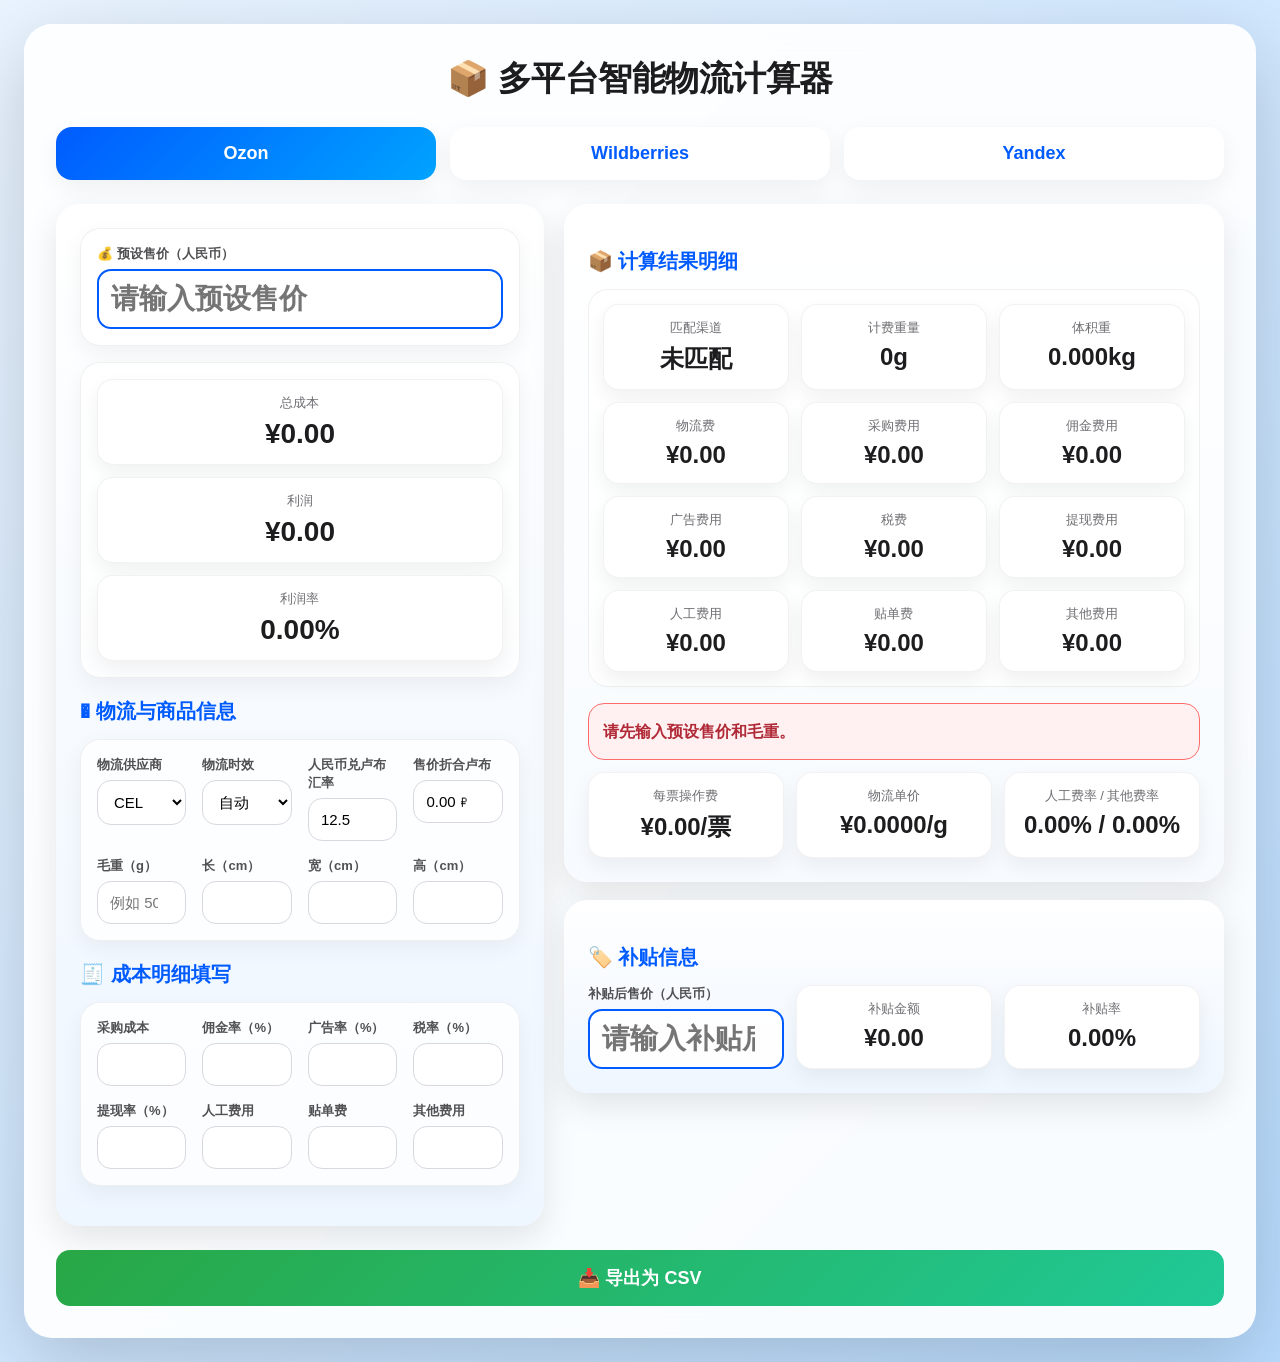
==== 多平台智能物流计算器.html @ 86493e05 "发布多平台智能物流计算器" ====
<!DOCTYPE html>
<html lang="zh-CN">
<head>
<meta charset="UTF-8">
<meta name="viewport" content="width=device-width, initial-scale=1.0">
<title>多平台智能物流计算器</title>
<style>
*{box-sizing:border-box;margin:0;padding:0}
body{font-family:-apple-system,BlinkMacSystemFont,"Segoe UI","Microsoft YaHei",Arial,sans-serif;background:linear-gradient(135deg,var(--bg1),var(--bg2));padding:24px;min-height:100vh;color:#1d1d1f;transition:.25s}
body.theme-ozon{--bg1:#eaf4ff;--bg2:#b8dcff;--brand:#005bff;--brand2:#00a3ff;--soft:#eef6ff;--panel:#f7fbff}
body.theme-wildberries{--bg1:#fff0fb;--bg2:#e8c3ff;--brand:#a000b8;--brand2:#d946ef;--soft:#fbecff;--panel:#fff8ff}
body.theme-yandex{--bg1:#fff8d7;--bg2:#ffd3d3;--brand:#fc3f1d;--brand2:#ffcc00;--soft:#fff6df;--panel:#fffdf5}
.container{max-width:1500px;margin:auto;background:rgba(255,255,255,.9);backdrop-filter:blur(18px);border-radius:28px;padding:32px;box-shadow:0 24px 80px rgba(0,0,0,.18)}
h1{text-align:center;margin-bottom:25px;font-size:34px;letter-spacing:-.5px}
.tabs{display:grid;grid-template-columns:repeat(3,1fr);gap:14px;margin-bottom:24px}
.tab{border:0;border-radius:16px;padding:16px;font-size:18px;font-weight:800;background:white;color:var(--brand);cursor:pointer;box-shadow:0 8px 24px rgba(0,0,0,.06)}
.tab.active{background:linear-gradient(135deg,var(--brand),var(--brand2));color:white}
.top{display:grid;grid-template-columns:0.85fr 1.15fr;gap:20px;margin-bottom:24px}
.summary,.fee-panel,.subsidy-panel{border-radius:24px;padding:24px;color:#1d1d1f;box-shadow:0 12px 34px rgba(0,0,0,.1)}
.summary{background:linear-gradient(180deg,#fff,var(--soft))}
.fee-panel{background:linear-gradient(180deg,#fff,var(--panel))}
.subsidy-panel{background:linear-gradient(180deg,#fff,var(--soft));margin-top:18px}
.summary>.big,.summary>.metrics,.summary>.grid{background:rgba(255,255,255,.78);border:1px solid rgba(0,0,0,.06);border-radius:20px;padding:16px;margin-bottom:16px;box-shadow:0 8px 22px rgba(0,0,0,.05)}
.fee-panel .fee-metrics:nth-of-type(2){background:rgba(255,255,255,.72);border-radius:20px;padding:14px;border:1px solid rgba(0,0,0,.06)}
label{display:block;font-weight:700;margin-bottom:6px}
.top label{color:#515154;font-size:13px}
input,select{width:100%;padding:12px;border:1px solid #d8d8df;border-radius:14px;font-size:15px;background:rgba(255,255,255,.92)}
input:focus,select:focus{outline:none;border-color:var(--brand);box-shadow:0 0 0 4px color-mix(in srgb,var(--brand) 15%,transparent)}
.big input{font-size:28px;font-weight:800;border:2px solid var(--brand)}
.metrics{display:grid;grid-template-columns:1fr;gap:12px;margin-top:16px}
.fee-metrics{display:grid;grid-template-columns:repeat(3,1fr);gap:12px}
.subsidy-metrics{display:grid;grid-template-columns:repeat(3,1fr);gap:12px}
.metric{background:white;border-radius:16px;padding:14px;text-align:center;box-shadow:0 8px 20px rgba(0,0,0,.06);border:1px solid rgba(0,0,0,.05)}
.metric .name{font-size:13px;color:#6e6e73;margin-bottom:6px}
.metric .num{font-size:24px;font-weight:900}
.summary .metric .num{font-size:28px}
.section{background:#f8f9fa;border-radius:16px;padding:22px;margin-bottom:22px}
.title{font-size:20px;font-weight:900;margin:20px 0 14px;color:var(--brand)}
.grid{display:grid;grid-template-columns:repeat(4,1fr);gap:16px}
.cards{display:grid;grid-template-columns:repeat(4,1fr);gap:16px}
.card{background:white;border-radius:14px;padding:18px;border-left:6px solid #667eea;box-shadow:0 6px 16px rgba(0,0,0,.08)}
.green{border-left-color:#28a745}.blue{border-left-color:#0d6efd}.yellow{border-left-color:#ffc107}.orange{border-left-color:#fd7e14}.purple{border-left-color:#764ba2}.red{border-left-color:#dc3545}
.card .name{color:#666;font-size:14px;margin-bottom:8px}.card .num{font-size:24px;font-weight:900}
.notice{background:#fff;border:1px solid color-mix(in srgb,var(--brand) 25%,#ddd);color:#333;border-radius:16px;padding:14px;margin-top:16px;line-height:1.7}
.notice.danger{background:#fff1f1;border-color:#ff6b6b;color:#b02a37;font-weight:800}
.throw-tip{display:none;background:#ffe8e8;border:2px solid #ff6b6b;color:#b02a37;border-radius:12px;padding:14px;margin-top:12px;font-weight:800;line-height:1.7}
.export{width:100%;padding:16px;border:0;border-radius:14px;background:linear-gradient(135deg,#28a745,#20c997);color:white;font-size:18px;font-weight:900;cursor:pointer}
.export:hover,.tab:hover{transform:translateY(-1px);filter:brightness(1.02)}
@media(max-width:1000px){.tabs,.top,.grid,.cards,.fee-metrics,.subsidy-metrics{grid-template-columns:1fr}}
</style>
</head>
<body class="theme-ozon">
<div class="container">
<h1>📦 多平台智能物流计算器</h1>
<div class="tabs"><button class="tab active" data-platform="Ozon">Ozon</button><button class="tab" data-platform="Wildberries">Wildberries</button><button class="tab" data-platform="Yandex">Yandex</button></div>
<div class="top">
<div class="summary"><div class="big"><label>💰 预设售价（人民币）</label><input id="salePrice" type="number" step="0.01" placeholder="请输入预设售价"></div><div class="metrics"><div class="metric"><div class="name">总成本</div><div class="num" id="totalCost">¥0.00</div></div><div class="metric"><div class="name">利润</div><div class="num" id="profit">¥0.00</div></div><div class="metric"><div class="name">利润率</div><div class="num" id="profitRate">0.00%</div></div></div><div class="title">� 物流与商品信息</div><div class="grid"><div><label>物流供应商</label><select id="supplier"></select></div><div><label>物流时效</label><select id="service"></select></div><div><label>人民币兑卢布汇率</label><input id="rubRate" type="number" value="12.5" step="0.01"></div><div><label>售价折合卢布</label><input id="rubPrice" readonly></div><div><label>毛重（g）</label><input id="weight" type="number" step="1" placeholder="例如 500"></div><div><label>长（cm）</label><input id="length" type="number" step="0.1"></div><div><label>宽（cm）</label><input id="width" type="number" step="0.1"></div><div><label>高（cm）</label><input id="height" type="number" step="0.1"></div></div><div class="title">🧾 成本明细填写</div><div class="grid"><div><label>采购成本</label><input id="purchaseCost" type="number" step="0.01"></div><div><label>佣金率（%）</label><input id="commissionRate" type="number" step="0.1"></div><div><label>广告率（%）</label><input id="adRate" type="number" step="0.1"></div><div><label>税率（%）</label><input id="taxRate" type="number" step="0.1"></div><div><label>提现率（%）</label><input id="withdrawRate" type="number" step="0.1"></div><div><label>人工费用</label><input id="laborCost" type="number" step="0.01"></div><div><label>贴单费</label><input id="labelFee" type="number" step="0.01"></div><div><label>其他费用</label><input id="otherCostInput" type="number" step="0.01"></div></div></div>
<div><div class="fee-panel"><div class="title">📦 计算结果明细</div><div class="fee-metrics"><div class="metric"><div class="name">匹配渠道</div><div class="num" id="matchedChannel">未匹配</div></div><div class="metric"><div class="name">计费重量</div><div class="num" id="chargeWeight">0g</div></div><div class="metric"><div class="name">体积重</div><div class="num" id="volumeWeightDisplay">0.00kg</div></div><div class="metric"><div class="name">物流费</div><div class="num" id="logisticsCost">¥0.00</div></div><div class="metric"><div class="name">采购费用</div><div class="num" id="purchaseCostDisplay">¥0.00</div></div><div class="metric"><div class="name">佣金费用</div><div class="num" id="commissionCost">¥0.00</div></div><div class="metric"><div class="name">广告费用</div><div class="num" id="adCost">¥0.00</div></div><div class="metric"><div class="name">税费</div><div class="num" id="taxCost">¥0.00</div></div><div class="metric"><div class="name">提现费用</div><div class="num" id="withdrawCost">¥0.00</div></div><div class="metric"><div class="name">人工费用</div><div class="num" id="laborCostDisplay">¥0.00</div></div><div class="metric"><div class="name">贴单费</div><div class="num" id="labelFeeDisplay">¥0.00</div></div><div class="metric"><div class="name">其他费用</div><div class="num" id="otherCostDisplay">¥0.00</div></div></div><div class="notice" id="matchNotice">等待输入商品信息后自动匹配渠道。</div><div class="fee-metrics" style="margin-top:12px"><div class="metric"><div class="name">每票操作费</div><div class="num" id="operationFeeDisplay">¥0.00/票</div></div><div class="metric"><div class="name">物流单价</div><div class="num" id="unitRateDisplay">¥0.0000/g</div></div><div class="metric"><div class="name">人工费率 / 其他费率</div><div class="num"><span id="laborRateDisplay">0.00%</span> / <span id="otherRateDisplay">0.00%</span></div></div></div><div class="throw-tip" id="throwTip"></div></div>
<div class="subsidy-panel"><div class="title">🏷️ 补贴信息</div><div class="subsidy-metrics"><div class="big"><label>补贴后售价（人民币）</label><input id="subsidySalePrice" type="number" step="0.01" placeholder="请输入补贴后售价"></div><div class="metric"><div class="name">补贴金额</div><div class="num" id="subsidyAmountDisplay">¥0.00</div></div><div class="metric"><div class="name">补贴率</div><div class="num" id="subsidyRateDisplay">0.00%</div></div></div></div></div>
</div>
<button class="export" onclick="exportToCSV()">📥 导出为 CSV</button>
</div>
<script>
const rules=[
{p:'Ozon',s:'CEL',t:'Express',c:'Express Extra Small',d:'5-10天',minG:0,maxG:500,minR:0,maxR:1500,sum:90,side:60,v:false,rg:.0468,f:3.12},{p:'Ozon',s:'CEL',t:'Standard',c:'Standard Extra Small',d:'10-15天',minG:0,maxG:500,minR:0,maxR:1500,sum:90,side:60,v:false,rg:.0364,f:3.12},{p:'Ozon',s:'CEL',t:'Economy',c:'Economy Extra Small',d:'20-25天',minG:0,maxG:500,minR:0,maxR:1500,sum:90,side:60,v:false,rg:.026,f:3.12},
{p:'Ozon',s:'CEL',t:'Express',c:'Express Budget',d:'5-10天',minG:501,maxG:30000,minR:0,maxR:1500,sum:150,side:60,v:false,rg:.03432,f:23.92},{p:'Ozon',s:'CEL',t:'Standard',c:'Standard Budget',d:'10-15天',minG:501,maxG:30000,minR:0,maxR:1500,sum:150,side:60,v:false,rg:.026,f:23.92},{p:'Ozon',s:'CEL',t:'Economy',c:'Economy Budget',d:'20-25天',minG:501,maxG:30000,minR:0,maxR:1500,sum:150,side:60,v:false,rg:.01768,f:23.92},
{p:'Ozon',s:'CEL',t:'Express',c:'Express Small',d:'5-10天',minG:0,maxG:2000,minR:1501,maxR:7000,sum:150,side:60,v:false,rg:.0468,f:16.64},{p:'Ozon',s:'CEL',t:'Standard',c:'Standard Small',d:'10-15天',minG:0,maxG:2000,minR:1501,maxR:7000,sum:150,side:60,v:false,rg:.0364,f:16.64},{p:'Ozon',s:'CEL',t:'Economy',c:'Economy Small',d:'20-25天',minG:0,maxG:2000,minR:1501,maxR:7000,sum:150,side:60,v:false,rg:.026,f:16.64},
{p:'Ozon',s:'CEL',t:'Standard',c:'Standard Big',d:'10-15天',minG:2001,maxG:30000,minR:1501,maxR:7000,sum:310,side:150,v:true,rg:.026,f:37.44},{p:'Ozon',s:'CEL',t:'Economy',c:'Economy Big',d:'20-25天',minG:2001,maxG:30000,minR:1501,maxR:7000,sum:310,side:150,v:true,rg:.01768,f:37.44},
{p:'Ozon',s:'CEL',t:'Express',c:'Express Premium Small',d:'5-10天',minG:0,maxG:5000,minR:7001,maxR:250000,sum:250,side:150,v:false,rg:.0468,f:22.88},{p:'Ozon',s:'CEL',t:'Standard',c:'Standard Premium Small',d:'10-15天',minG:0,maxG:5000,minR:7001,maxR:250000,sum:250,side:150,v:false,rg:.0364,f:22.88},{p:'Ozon',s:'CEL',t:'Economy',c:'Economy Premium Small',d:'20-25天',minG:0,maxG:5000,minR:7001,maxR:250000,sum:250,side:150,v:false,rg:.026,f:22.88},
{p:'Ozon',s:'CEL',t:'Standard',c:'Standard Premium Big',d:'10-15天',minG:5001,maxG:30000,minR:7001,maxR:250000,sum:310,side:150,v:true,rg:.02912,f:64.48},{p:'Ozon',s:'CEL',t:'Economy',c:'Economy Premium Big',d:'20-25天',minG:5001,maxG:30000,minR:7001,maxR:250000,sum:310,side:150,v:true,rg:.02392,f:64.48},
{p:'Ozon',s:'GUOO',t:'Express',c:'Express Extra Small',d:'5-10天',minG:0,maxG:500,minR:1,maxR:1500,sum:90,side:60,v:false,rg:.045,f:3},{p:'Ozon',s:'GUOO',t:'Standard',c:'Standard Extra Small',d:'10-15天',minG:0,maxG:500,minR:1,maxR:1500,sum:90,side:60,v:false,rg:.035,f:3},{p:'Ozon',s:'GUOO',t:'Economy',c:'Economy Extra Small',d:'15-20天',minG:0,maxG:500,minR:1,maxR:1500,sum:90,side:60,v:false,rg:.025,f:2.6},
{p:'Ozon',s:'GUOO',t:'Economy',c:'Economy Budget',d:'15-20天',minG:501,maxG:30000,minR:1,maxR:1500,sum:150,side:60,v:true,rg:.017,f:23},{p:'Ozon',s:'GUOO',t:'Express',c:'Express Small',d:'5-10天',minG:0,maxG:2000,minR:1501,maxR:7700,sum:150,side:60,v:false,rg:.045,f:16},{p:'Ozon',s:'GUOO',t:'Standard',c:'Standard Small',d:'10-15天',minG:0,maxG:2000,minR:1501,maxR:7700,sum:150,side:60,v:false,rg:.035,f:16},{p:'Ozon',s:'GUOO',t:'Economy',c:'Economy Small',d:'15-20天',minG:0,maxG:2000,minR:1501,maxR:7700,sum:150,side:60,v:false,rg:.025,f:16},
{p:'Ozon',s:'XY兴远',t:'Express',c:'Express Extra Small',d:'5-10天',minG:0,maxG:500,minR:0,maxR:1500,sum:90,side:60,v:false,rg:.045,f:3},{p:'Ozon',s:'XY兴远',t:'Standard',c:'Standard Extra Small',d:'10-15天',minG:0,maxG:500,minR:0,maxR:1500,sum:90,side:60,v:false,rg:.035,f:3},{p:'Ozon',s:'XY兴远',t:'Economy',c:'Economy Extra Small',d:'13-18天',minG:0,maxG:500,minR:0,maxR:1500,sum:90,side:60,v:false,rg:.025,f:3},{p:'Ozon',s:'OYX欧亚兴',t:'Express',c:'Express Extra Small',d:'5-10天',minG:0,maxG:500,minR:0,maxR:1500,sum:90,side:60,v:false,rg:.045,f:3},{p:'Ozon',s:'OYX欧亚兴',t:'Standard',c:'Standard Extra Small',d:'10-15天',minG:0,maxG:500,minR:0,maxR:1500,sum:90,side:60,v:false,rg:.035,f:2.9},{p:'Ozon',s:'OYX欧亚兴',t:'Economy',c:'Economy Extra Small',d:'13-18天',minG:0,maxG:500,minR:0,maxR:1500,sum:90,side:60,v:false,rg:.025,f:2.9},
{p:'Yandex',s:'CEL',t:'Express',c:'Express',d:'10-15天',minG:0,maxG:30000,minR:0,maxR:500000,sum:90,side:60,v:false,rkg:715,fr:161,rub:true},{p:'Yandex',s:'CEL',t:'Economy',c:'Economy',d:'19-22天',minG:0,maxG:30000,minR:0,maxR:500000,sum:450,side:150,v:false,rkg:465,fr:161,rub:true},{p:'Yandex',s:'CEL',t:'Express',c:'Express Extra Small',d:'10-15天',minG:0,maxG:500,minR:0,maxR:500000,sum:90,side:60,v:false,rkg:550,fr:78,rub:true},{p:'Yandex',s:'CEL',t:'Economy',c:'Economy Extra Small',d:'19-22天',minG:0,maxG:500,minR:0,maxR:500000,sum:90,side:60,v:false,rkg:287,fr:78,rub:true},
{p:'Yandex',s:'GUOO',t:'SUPER_EXPRESS',c:'SUPER_EXPRESS',d:'空运',minG:1,maxG:30000,minR:1,maxR:500000,sum:310,side:150,v:false,rkg:1073,fr:194,rub:true},{p:'Yandex',s:'GUOO',t:'EXPRESS',c:'EXPRESS',d:'陆空联运',minG:1,maxG:30000,minR:1,maxR:500000,sum:310,side:150,v:false,rkg:698,fr:180,rub:true},{p:'Yandex',s:'GUOO',t:'SUPER_ECONOMY',c:'SUPER_ECONOMY',d:'陆运',minG:1,maxG:30000,minR:1,maxR:500000,sum:310,side:150,v:false,rkg:426,fr:194,rub:true},
{p:'Wildberries',s:'CEL',t:'Express',c:'Wb-Express',d:'10天',minG:0,maxG:20000,minR:0,maxR:999999,sum:200,side:115,v:false,rkg:48,f:9},{p:'Wildberries',s:'CEL',t:'Economy',c:'Wb-Economy ≤0.3kg',d:'20天',minG:0,maxG:300,minR:0,maxR:999999,sum:200,side:115,v:false,rkg:58,f:2},{p:'Wildberries',s:'CEL',t:'Economy',c:'Wb-Economy >0.3kg',d:'20天',minG:301,maxG:20000,minR:0,maxR:999999,sum:200,side:115,v:false,rkg:43,f:8}
];
let platform='Ozon';
function applyTheme(){document.body.classList.remove('theme-ozon','theme-wildberries','theme-yandex');document.body.classList.add(platform==='Wildberries'?'theme-wildberries':platform==='Yandex'?'theme-yandex':'theme-ozon')}
function v(id){const n=parseFloat(document.getElementById(id).value);return isNaN(n)?0:n}function m(n){return '¥'+n.toFixed(2)}function uniq(a){return [...new Set(a)]}
function fillSuppliers(){const s=document.getElementById('supplier');const arr=uniq(rules.filter(r=>r.p===platform).map(r=>r.s));s.innerHTML=arr.map(x=>`<option>${x}</option>`).join('');fillServices()}
function fillServices(){const sup=document.getElementById('supplier').value;const arr=uniq(rules.filter(r=>r.p===platform&&r.s===sup).map(r=>r.t));document.getElementById('service').innerHTML='<option>自动</option>'+arr.map(x=>`<option>${x}</option>`).join('')}
function volumeKg(l,wd,h){return l&&wd&&h?l*wd*h/12000:0}
function feeParts(r,cg,rate){if(!r)return{unitText:'¥0.0000/g',op:0,unitFee:0,total:0};if(r.rub){const op=r.fr/rate,unit=(r.rkg/1000)/rate,unitFee=cg*unit;return{unitText:'¥'+unit.toFixed(4)+'/g',op,unitFee,total:op+unitFee}}if(r.rkg){const unit=r.rkg/1000,unitFee=cg*unit;return{unitText:'¥'+unit.toFixed(4)+'/g',op:r.f,unitFee,total:r.f+unitFee}}const unitFee=cg*r.rg;return{unitText:'¥'+r.rg.toFixed(4)+'/g',op:r.f,unitFee,total:r.f+unitFee}}
function match(){const price=v('salePrice'),rate=v('rubRate'),rub=price*rate,w=v('weight'),l=v('length'),wd=v('width'),h=v('height'),sum=l+wd+h,side=Math.max(l,wd,h),sup=document.getElementById('supplier').value,ser=document.getElementById('service').value,vol=volumeKg(l,wd,h);if(!price||!w)return null;const list=rules.filter(r=>r.p===platform&&r.s===sup&&(ser==='自动'||r.t===ser)&&w>=r.minG&&w<=r.maxG&&rub>=r.minR&&rub<=r.maxR&&(!sum||sum<=r.sum)&&(!side||side<=r.side)).map(r=>{const vg=vol*1000,cg=r.v?Math.max(w,vg):w,parts=feeParts(r,cg,rate);return {...r,cg,vol,needThrow:r.v&&vg>w,unitFee:parts.unitFee,op:parts.op,unitText:parts.unitText,fee:parts.total}});list.sort((a,b)=>a.fee-b.fee);return list[0]||null}
function failReason(){const price=v('salePrice'),rate=v('rubRate'),rub=price*rate,w=v('weight'),l=v('length'),wd=v('width'),h=v('height'),sum=l+wd+h,side=Math.max(l,wd,h),sup=document.getElementById('supplier').value,ser=document.getElementById('service').value,base=rules.filter(r=>r.p===platform&&r.s===sup&&(ser==='自动'||r.t===ser));if(!price||!w)return'请先输入预设售价和毛重。';if(!base.some(r=>w>=r.minG&&w<=r.maxG))return'重量不符合当前供应商/时效的渠道范围。';if(!base.some(r=>rub>=r.minR&&rub<=r.maxR))return'售价折合卢布后不符合当前渠道货值范围。';if(sum&&side&&!base.some(r=>sum<=r.sum&&side<=r.side))return`尺寸超限：当前三边和 ${sum.toFixed(1)}cm，最长边 ${side.toFixed(1)}cm。`;return'未找到符合当前价格、重量、尺寸、平台、供应商和时效的渠道。'}
function setText(id,value){const el=document.getElementById(id);if(el)el.textContent=value}
function calc(){
const sale=v('salePrice'),subSale=v('subsidySalePrice'),sub=sale&&subSale?sale-subSale:0,subRate=sale?sub/sale*100:0,rub=sale*v('rubRate'),r=match(),log=r?r.fee:0,pur=v('purchaseCost'),comRate=v('commissionRate'),adRate=v('adRate'),taxRate=v('taxRate'),withdrawRate=v('withdrawRate'),labor=v('laborCost'),label=v('labelFee'),other=v('otherCostInput'),com=sale*comRate/100,ad=sale*adRate/100,tax=sale*taxRate/100,wd=sale*withdrawRate/100,total=pur+log+com+ad+tax+wd+labor+label+other,profit=sale-total,pr=sale?profit/sale*100:0,laborRate=sale?labor/sale*100:0,otherRate=sale?other/sale*100:0;
document.getElementById('rubPrice').value=rub.toFixed(2)+' ₽';
setText('subsidyAmountDisplay',m(sub));setText('subsidyRateDisplay',subRate.toFixed(2)+'%');setText('logisticsCost',m(log));setText('totalCost',m(total));setText('profit',m(profit));setText('profitRate',pr.toFixed(2)+'%');setText('purchaseCostDisplay',m(pur));setText('commissionCost',m(com));setText('adCost',m(ad));setText('taxCost',m(tax));setText('withdrawCost',m(wd));setText('laborCostDisplay',m(labor));setText('labelFeeDisplay',m(label));setText('otherCostDisplay',m(other));setText('laborRateDisplay',laborRate.toFixed(2)+'%');setText('otherRateDisplay',otherRate.toFixed(2)+'%');
if(r){setText('matchedChannel',r.c);setText('chargeWeight',(r.cg/1000).toFixed(3)+'kg');setText('volumeWeightDisplay',r.vol.toFixed(3)+'kg');setText('operationFeeDisplay',m(r.op)+'/票');setText('unitRateDisplay',r.unitText);document.getElementById('matchNotice').classList.remove('danger');document.getElementById('matchNotice').innerHTML=`已匹配：<b>${r.s} - ${r.c}</b>，时效：<b>${r.d}</b>，尺寸限制：三边和≤${r.sum}cm，最长边≤${r.side}cm。物流单价费用：<b>${m(r.unitFee)}</b>，每票操作费：<b>${m(r.op)}</b>。`;if(r.needThrow){throwTip.style.display='block';throwTip.innerHTML=`⚠️ 此产品需计抛，体积重为 ${r.vol.toFixed(3)} kg，已按体积重计算物流费用。`}else{throwTip.style.display='none';throwTip.innerHTML=''}}
else{setText('matchedChannel','未匹配');setText('chargeWeight','0g');setText('volumeWeightDisplay',volumeKg(v('length'),v('width'),v('height')).toFixed(3)+'kg');setText('operationFeeDisplay','¥0.00/票');setText('unitRateDisplay','¥0.0000/g');document.getElementById('matchNotice').classList.add('danger');document.getElementById('matchNotice').textContent=failReason();throwTip.style.display='none';throwTip.innerHTML=''}
}
function exportToCSV(){const data={'平台':platform,'供应商':supplier.value,'时效':service.value,'预设售价':v('salePrice'),'卢布售价':rubPrice.value,'补贴后售价':v('subsidySalePrice'),'补贴金额':subsidyAmountDisplay.textContent,'补贴率':subsidyRateDisplay.textContent,'匹配渠道':matchedChannel.textContent,'计费重量':chargeWeight.textContent,'体积重':volumeWeightDisplay.textContent,'渠道操作费':operationFeeDisplay.textContent,'物流单价':unitRateDisplay.textContent,'物流费用':logisticsCost.textContent,'总成本':totalCost.textContent,'利润':profit.textContent,'利润率':profitRate.textContent};let csv='data:text/csv;charset=utf-8,\uFEFF'+Object.keys(data).join(',')+'\n'+Object.values(data).join(',')+'\n';const a=document.createElement('a');a.href=encodeURI(csv);a.download='多平台物流利润计算表_'+new Date().toLocaleDateString()+'.csv';document.body.appendChild(a);a.click();a.remove()}
document.querySelectorAll('.tab').forEach(b=>b.onclick=()=>{platform=b.dataset.platform;document.querySelectorAll('.tab').forEach(x=>x.classList.toggle('active',x===b));applyTheme();fillSuppliers();calc()});supplier.onchange=()=>{fillServices();calc()};service.onchange=calc;document.querySelectorAll('input,select').forEach(e=>{e.addEventListener('input',calc);e.addEventListener('change',calc)});applyTheme();fillSuppliers();calc();
</script>
</body>
</html>
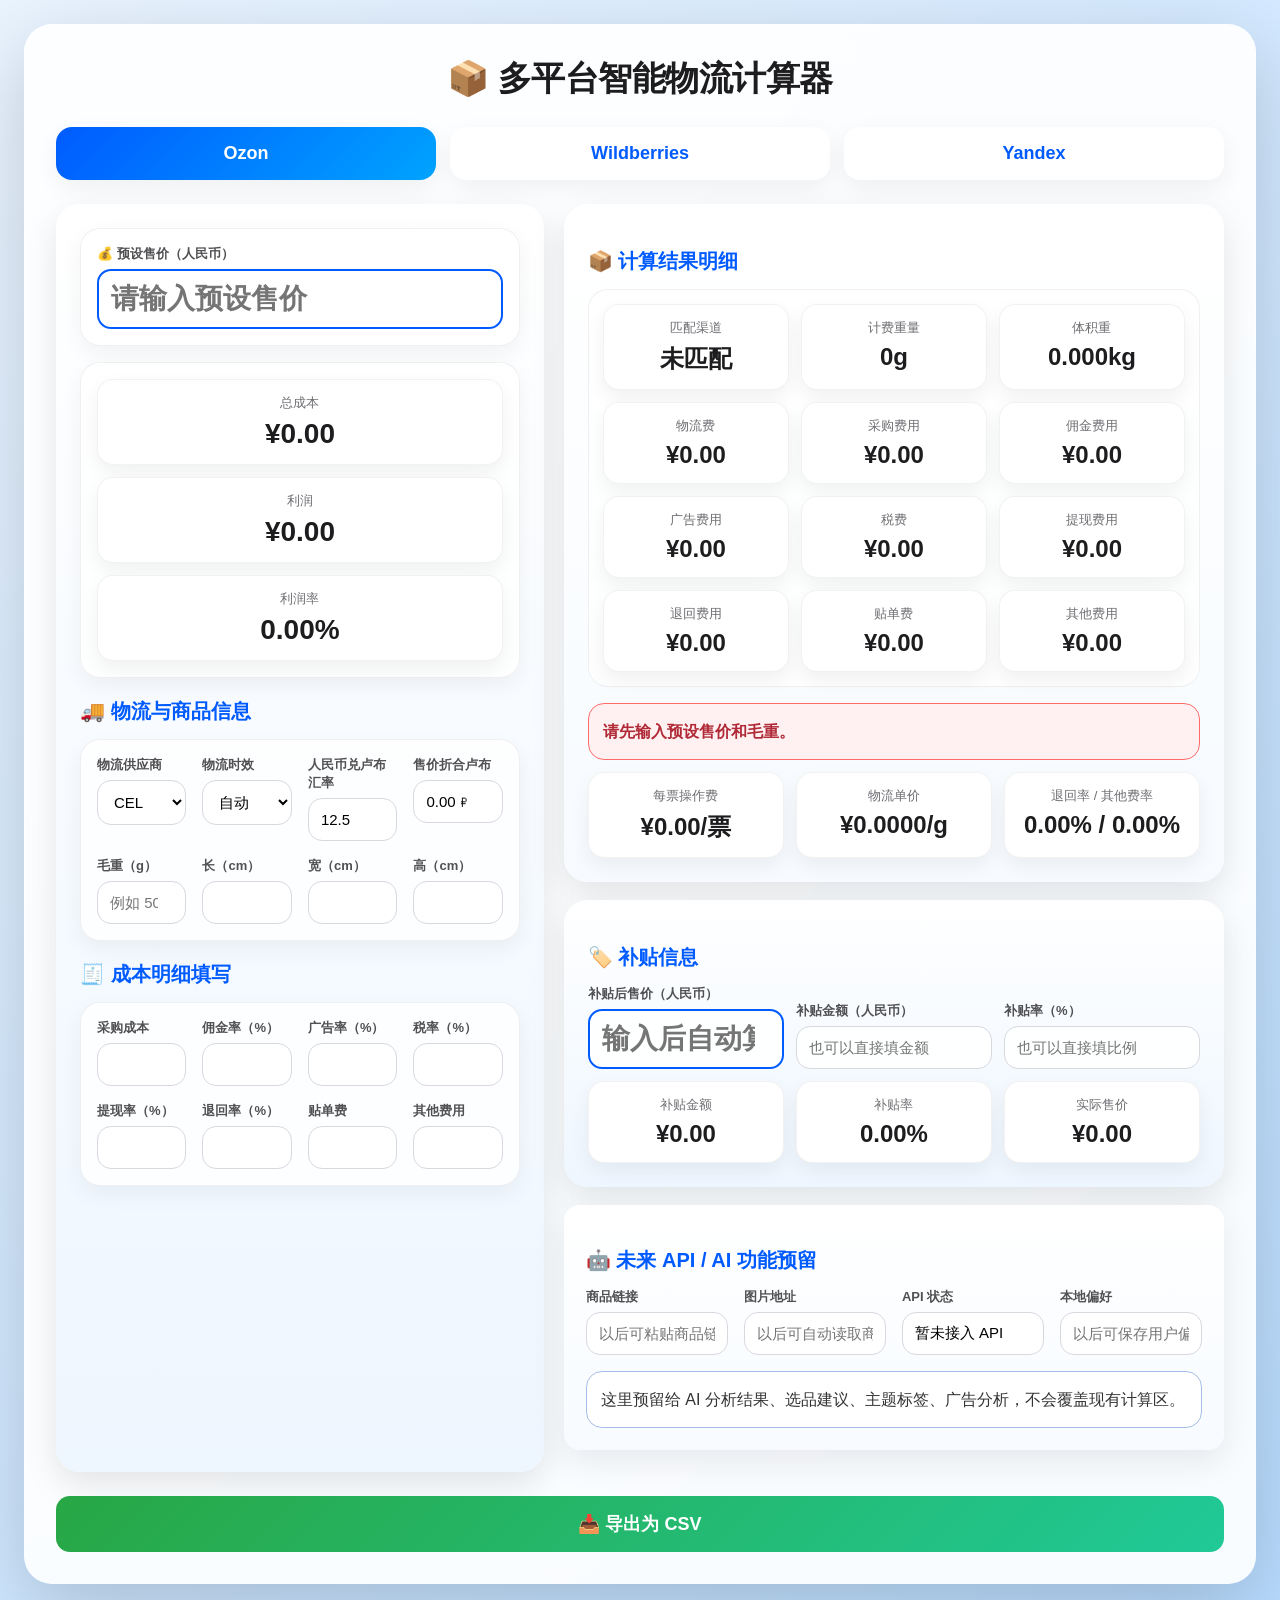
==== commit 22306308: "将人工费用改为退回率并更新公式" ====
--- a/多平台智能物流计算器.html
+++ b/多平台智能物流计算器.html
@@ -4,8 +4,7 @@
 <meta charset="UTF-8">
 <meta name="viewport" content="width=device-width, initial-scale=1.0">
 <title>多平台智能物流计算器</title>
-<style>
-*{box-sizing:border-box;margin:0;padding:0}
+<style>*{box-sizing:border-box;margin:0;padding:0}
 body{font-family:-apple-system,BlinkMacSystemFont,"Segoe UI","Microsoft YaHei",Arial,sans-serif;background:linear-gradient(135deg,var(--bg1),var(--bg2));padding:24px;min-height:100vh;color:#1d1d1f;transition:.25s}
 body.theme-ozon{--bg1:#eaf4ff;--bg2:#b8dcff;--brand:#005bff;--brand2:#00a3ff;--soft:#eef6ff;--panel:#f7fbff}
 body.theme-wildberries{--bg1:#fff0fb;--bg2:#e8c3ff;--brand:#a000b8;--brand2:#d946ef;--soft:#fbecff;--panel:#fff8ff}
@@ -29,12 +28,13 @@
 .big input{font-size:28px;font-weight:800;border:2px solid var(--brand)}
 .metrics{display:grid;grid-template-columns:1fr;gap:12px;margin-top:16px}
 .fee-metrics{display:grid;grid-template-columns:repeat(3,1fr);gap:12px}
-.subsidy-metrics{display:grid;grid-template-columns:repeat(3,1fr);gap:12px}
+.subsidy-metrics{display:grid;grid-template-columns:repeat(3,1fr);gap:12px;align-items:end}
 .metric{background:white;border-radius:16px;padding:14px;text-align:center;box-shadow:0 8px 20px rgba(0,0,0,.06);border:1px solid rgba(0,0,0,.05)}
 .metric .name{font-size:13px;color:#6e6e73;margin-bottom:6px}
 .metric .num{font-size:24px;font-weight:900}
 .summary .metric .num{font-size:28px}
 .section{background:#f8f9fa;border-radius:16px;padding:22px;margin-bottom:22px}
+.future-panel{margin-top:18px;background:linear-gradient(180deg,#fff,var(--panel));box-shadow:0 12px 34px rgba(0,0,0,.08)}
 .title{font-size:20px;font-weight:900;margin:20px 0 14px;color:var(--brand)}
 .grid{display:grid;grid-template-columns:repeat(4,1fr);gap:16px}
 .cards{display:grid;grid-template-columns:repeat(4,1fr);gap:16px}
@@ -46,7 +46,8 @@
 .throw-tip{display:none;background:#ffe8e8;border:2px solid #ff6b6b;color:#b02a37;border-radius:12px;padding:14px;margin-top:12px;font-weight:800;line-height:1.7}
 .export{width:100%;padding:16px;border:0;border-radius:14px;background:linear-gradient(135deg,#28a745,#20c997);color:white;font-size:18px;font-weight:900;cursor:pointer}
 .export:hover,.tab:hover{transform:translateY(-1px);filter:brightness(1.02)}
-@media(max-width:1000px){.tabs,.top,.grid,.cards,.fee-metrics,.subsidy-metrics{grid-template-columns:1fr}}
+@media(max-width:1000px){body{padding:12px}.container{padding:16px;border-radius:20px}h1{font-size:26px}.tabs,.top,.grid,.cards,.fee-metrics,.subsidy-metrics{grid-template-columns:1fr}.summary,.fee-panel,.subsidy-panel{padding:16px}.metric .num{font-size:20px}.big input{font-size:22px}}
+@media(max-width:520px){body{padding:8px}.container{padding:12px}.tab{padding:12px;font-size:15px}.title{font-size:18px}input,select{font-size:16px}.fee-metrics{gap:10px}}
 </style>
 </head>
 <body class="theme-ozon">
@@ -54,14 +55,13 @@
 <h1>📦 多平台智能物流计算器</h1>
 <div class="tabs"><button class="tab active" data-platform="Ozon">Ozon</button><button class="tab" data-platform="Wildberries">Wildberries</button><button class="tab" data-platform="Yandex">Yandex</button></div>
 <div class="top">
-<div class="summary"><div class="big"><label>💰 预设售价（人民币）</label><input id="salePrice" type="number" step="0.01" placeholder="请输入预设售价"></div><div class="metrics"><div class="metric"><div class="name">总成本</div><div class="num" id="totalCost">¥0.00</div></div><div class="metric"><div class="name">利润</div><div class="num" id="profit">¥0.00</div></div><div class="metric"><div class="name">利润率</div><div class="num" id="profitRate">0.00%</div></div></div><div class="title">� 物流与商品信息</div><div class="grid"><div><label>物流供应商</label><select id="supplier"></select></div><div><label>物流时效</label><select id="service"></select></div><div><label>人民币兑卢布汇率</label><input id="rubRate" type="number" value="12.5" step="0.01"></div><div><label>售价折合卢布</label><input id="rubPrice" readonly></div><div><label>毛重（g）</label><input id="weight" type="number" step="1" placeholder="例如 500"></div><div><label>长（cm）</label><input id="length" type="number" step="0.1"></div><div><label>宽（cm）</label><input id="width" type="number" step="0.1"></div><div><label>高（cm）</label><input id="height" type="number" step="0.1"></div></div><div class="title">🧾 成本明细填写</div><div class="grid"><div><label>采购成本</label><input id="purchaseCost" type="number" step="0.01"></div><div><label>佣金率（%）</label><input id="commissionRate" type="number" step="0.1"></div><div><label>广告率（%）</label><input id="adRate" type="number" step="0.1"></div><div><label>税率（%）</label><input id="taxRate" type="number" step="0.1"></div><div><label>提现率（%）</label><input id="withdrawRate" type="number" step="0.1"></div><div><label>人工费用</label><input id="laborCost" type="number" step="0.01"></div><div><label>贴单费</label><input id="labelFee" type="number" step="0.01"></div><div><label>其他费用</label><input id="otherCostInput" type="number" step="0.01"></div></div></div>
-<div><div class="fee-panel"><div class="title">📦 计算结果明细</div><div class="fee-metrics"><div class="metric"><div class="name">匹配渠道</div><div class="num" id="matchedChannel">未匹配</div></div><div class="metric"><div class="name">计费重量</div><div class="num" id="chargeWeight">0g</div></div><div class="metric"><div class="name">体积重</div><div class="num" id="volumeWeightDisplay">0.00kg</div></div><div class="metric"><div class="name">物流费</div><div class="num" id="logisticsCost">¥0.00</div></div><div class="metric"><div class="name">采购费用</div><div class="num" id="purchaseCostDisplay">¥0.00</div></div><div class="metric"><div class="name">佣金费用</div><div class="num" id="commissionCost">¥0.00</div></div><div class="metric"><div class="name">广告费用</div><div class="num" id="adCost">¥0.00</div></div><div class="metric"><div class="name">税费</div><div class="num" id="taxCost">¥0.00</div></div><div class="metric"><div class="name">提现费用</div><div class="num" id="withdrawCost">¥0.00</div></div><div class="metric"><div class="name">人工费用</div><div class="num" id="laborCostDisplay">¥0.00</div></div><div class="metric"><div class="name">贴单费</div><div class="num" id="labelFeeDisplay">¥0.00</div></div><div class="metric"><div class="name">其他费用</div><div class="num" id="otherCostDisplay">¥0.00</div></div></div><div class="notice" id="matchNotice">等待输入商品信息后自动匹配渠道。</div><div class="fee-metrics" style="margin-top:12px"><div class="metric"><div class="name">每票操作费</div><div class="num" id="operationFeeDisplay">¥0.00/票</div></div><div class="metric"><div class="name">物流单价</div><div class="num" id="unitRateDisplay">¥0.0000/g</div></div><div class="metric"><div class="name">人工费率 / 其他费率</div><div class="num"><span id="laborRateDisplay">0.00%</span> / <span id="otherRateDisplay">0.00%</span></div></div></div><div class="throw-tip" id="throwTip"></div></div>
-<div class="subsidy-panel"><div class="title">🏷️ 补贴信息</div><div class="subsidy-metrics"><div class="big"><label>补贴后售价（人民币）</label><input id="subsidySalePrice" type="number" step="0.01" placeholder="请输入补贴后售价"></div><div class="metric"><div class="name">补贴金额</div><div class="num" id="subsidyAmountDisplay">¥0.00</div></div><div class="metric"><div class="name">补贴率</div><div class="num" id="subsidyRateDisplay">0.00%</div></div></div></div></div>
+<div class="summary"><div class="big"><label>💰 预设售价（人民币）</label><input id="salePrice" type="number" step="0.01" placeholder="请输入预设售价"></div><div class="metrics"><div class="metric"><div class="name">总成本</div><div class="num" id="totalCost">¥0.00</div></div><div class="metric"><div class="name">利润</div><div class="num" id="profit">¥0.00</div></div><div class="metric"><div class="name">利润率</div><div class="num" id="profitRate">0.00%</div></div></div><div class="title">🚚 物流与商品信息</div><div class="grid"><div><label>物流供应商</label><select id="supplier"></select></div><div><label>物流时效</label><select id="service"></select></div><div><label>人民币兑卢布汇率</label><input id="rubRate" type="number" value="12.5" step="0.01"></div><div><label>售价折合卢布</label><input id="rubPrice" readonly></div><div><label>毛重（g）</label><input id="weight" type="number" step="1" placeholder="例如 500"></div><div><label>长（cm）</label><input id="length" type="number" step="0.1"></div><div><label>宽（cm）</label><input id="width" type="number" step="0.1"></div><div><label>高（cm）</label><input id="height" type="number" step="0.1"></div></div><div class="title">🧾 成本明细填写</div><div class="grid"><div><label>采购成本</label><input id="purchaseCost" type="number" step="0.01"></div><div><label>佣金率（%）</label><input id="commissionRate" type="number" step="0.1"></div><div><label>广告率（%）</label><input id="adRate" type="number" step="0.1"></div><div><label>税率（%）</label><input id="taxRate" type="number" step="0.1"></div><div><label>提现率（%）</label><input id="withdrawRate" type="number" step="0.1"></div><div><label>退回率（%）</label><input id="returnRate" type="number" step="0.1"></div><div><label>贴单费</label><input id="labelFee" type="number" step="0.01"></div><div><label>其他费用</label><input id="otherCostInput" type="number" step="0.01"></div></div></div>
+<div><div class="fee-panel"><div class="title">📦 计算结果明细</div><div class="fee-metrics"><div class="metric"><div class="name">匹配渠道</div><div class="num" id="matchedChannel">未匹配</div></div><div class="metric"><div class="name">计费重量</div><div class="num" id="chargeWeight">0g</div></div><div class="metric"><div class="name">体积重</div><div class="num" id="volumeWeightDisplay">0.00kg</div></div><div class="metric"><div class="name">物流费</div><div class="num" id="logisticsCost">¥0.00</div></div><div class="metric"><div class="name">采购费用</div><div class="num" id="purchaseCostDisplay">¥0.00</div></div><div class="metric"><div class="name">佣金费用</div><div class="num" id="commissionCost">¥0.00</div></div><div class="metric"><div class="name">广告费用</div><div class="num" id="adCost">¥0.00</div></div><div class="metric"><div class="name">税费</div><div class="num" id="taxCost">¥0.00</div></div><div class="metric"><div class="name">提现费用</div><div class="num" id="withdrawCost">¥0.00</div></div><div class="metric"><div class="name">退回费用</div><div class="num" id="returnCostDisplay">¥0.00</div></div><div class="metric"><div class="name">贴单费</div><div class="num" id="labelFeeDisplay">¥0.00</div></div><div class="metric"><div class="name">其他费用</div><div class="num" id="otherCostDisplay">¥0.00</div></div></div><div class="notice" id="matchNotice">等待输入商品信息后自动匹配渠道。</div><div class="fee-metrics" style="margin-top:12px"><div class="metric"><div class="name">每票操作费</div><div class="num" id="operationFeeDisplay">¥0.00/票</div></div><div class="metric"><div class="name">物流单价</div><div class="num" id="unitRateDisplay">¥0.0000/g</div></div><div class="metric"><div class="name">退回率 / 其他费率</div><div class="num"><span id="returnRateDisplay">0.00%</span> / <span id="otherRateDisplay">0.00%</span></div></div></div><div class="throw-tip" id="throwTip"></div></div>
+<div class="subsidy-panel"><div class="title">🏷️ 补贴信息</div><div class="subsidy-metrics"><div class="big"><label>补贴后售价（人民币）</label><input id="subsidySalePrice" type="number" step="0.01" placeholder="输入后自动算补贴"></div><div><label>补贴金额（人民币）</label><input id="subsidyAmountInput" type="number" step="0.01" placeholder="也可以直接填金额"></div><div><label>补贴率（%）</label><input id="subsidyRateInput" type="number" step="0.01" placeholder="也可以直接填比例"></div><div class="metric"><div class="name">补贴金额</div><div class="num" id="subsidyAmountDisplay">¥0.00</div></div><div class="metric"><div class="name">补贴率</div><div class="num" id="subsidyRateDisplay">0.00%</div></div><div class="metric"><div class="name">实际售价</div><div class="num" id="actualSaleDisplay">¥0.00</div></div></div></div><div class="section future-panel"><div class="title">🤖 未来 API / AI 功能预留</div><div class="grid"><div><label>商品链接</label><input id="productUrl" type="url" placeholder="以后可粘贴商品链接抓取信息"></div><div><label>图片地址</label><input id="imageUrl" type="url" placeholder="以后可自动读取商品图片"></div><div><label>API 状态</label><input id="apiStatus" readonly value="暂未接入 API"></div><div><label>本地偏好</label><input id="localPreference" placeholder="以后可保存用户偏好"></div></div><div class="notice" id="aiResultBox">这里预留给 AI 分析结果、选品建议、主题标签、广告分析，不会覆盖现有计算区。</div></div></div>
 </div>
 <button class="export" onclick="exportToCSV()">📥 导出为 CSV</button>
 </div>
-<script>
-const rules=[
+<script>const rules=[
 {p:'Ozon',s:'CEL',t:'Express',c:'Express Extra Small',d:'5-10天',minG:0,maxG:500,minR:0,maxR:1500,sum:90,side:60,v:false,rg:.0468,f:3.12},{p:'Ozon',s:'CEL',t:'Standard',c:'Standard Extra Small',d:'10-15天',minG:0,maxG:500,minR:0,maxR:1500,sum:90,side:60,v:false,rg:.0364,f:3.12},{p:'Ozon',s:'CEL',t:'Economy',c:'Economy Extra Small',d:'20-25天',minG:0,maxG:500,minR:0,maxR:1500,sum:90,side:60,v:false,rg:.026,f:3.12},
 {p:'Ozon',s:'CEL',t:'Express',c:'Express Budget',d:'5-10天',minG:501,maxG:30000,minR:0,maxR:1500,sum:150,side:60,v:false,rg:.03432,f:23.92},{p:'Ozon',s:'CEL',t:'Standard',c:'Standard Budget',d:'10-15天',minG:501,maxG:30000,minR:0,maxR:1500,sum:150,side:60,v:false,rg:.026,f:23.92},{p:'Ozon',s:'CEL',t:'Economy',c:'Economy Budget',d:'20-25天',minG:501,maxG:30000,minR:0,maxR:1500,sum:150,side:60,v:false,rg:.01768,f:23.92},
 {p:'Ozon',s:'CEL',t:'Express',c:'Express Small',d:'5-10天',minG:0,maxG:2000,minR:1501,maxR:7000,sum:150,side:60,v:false,rg:.0468,f:16.64},{p:'Ozon',s:'CEL',t:'Standard',c:'Standard Small',d:'10-15天',minG:0,maxG:2000,minR:1501,maxR:7000,sum:150,side:60,v:false,rg:.0364,f:16.64},{p:'Ozon',s:'CEL',t:'Economy',c:'Economy Small',d:'20-25天',minG:0,maxG:2000,minR:1501,maxR:7000,sum:150,side:60,v:false,rg:.026,f:16.64},
@@ -76,6 +76,7 @@
 {p:'Wildberries',s:'CEL',t:'Express',c:'Wb-Express',d:'10天',minG:0,maxG:20000,minR:0,maxR:999999,sum:200,side:115,v:false,rkg:48,f:9},{p:'Wildberries',s:'CEL',t:'Economy',c:'Wb-Economy ≤0.3kg',d:'20天',minG:0,maxG:300,minR:0,maxR:999999,sum:200,side:115,v:false,rkg:58,f:2},{p:'Wildberries',s:'CEL',t:'Economy',c:'Wb-Economy >0.3kg',d:'20天',minG:301,maxG:20000,minR:0,maxR:999999,sum:200,side:115,v:false,rkg:43,f:8}
 ];
 let platform='Ozon';
+let lastSubsidyField='subsidySalePrice';
 function applyTheme(){document.body.classList.remove('theme-ozon','theme-wildberries','theme-yandex');document.body.classList.add(platform==='Wildberries'?'theme-wildberries':platform==='Yandex'?'theme-yandex':'theme-ozon')}
 function v(id){const n=parseFloat(document.getElementById(id).value);return isNaN(n)?0:n}function m(n){return '¥'+n.toFixed(2)}function uniq(a){return [...new Set(a)]}
 function fillSuppliers(){const s=document.getElementById('supplier');const arr=uniq(rules.filter(r=>r.p===platform).map(r=>r.s));s.innerHTML=arr.map(x=>`<option>${x}</option>`).join('');fillServices()}
@@ -85,15 +86,17 @@
 function match(){const price=v('salePrice'),rate=v('rubRate'),rub=price*rate,w=v('weight'),l=v('length'),wd=v('width'),h=v('height'),sum=l+wd+h,side=Math.max(l,wd,h),sup=document.getElementById('supplier').value,ser=document.getElementById('service').value,vol=volumeKg(l,wd,h);if(!price||!w)return null;const list=rules.filter(r=>r.p===platform&&r.s===sup&&(ser==='自动'||r.t===ser)&&w>=r.minG&&w<=r.maxG&&rub>=r.minR&&rub<=r.maxR&&(!sum||sum<=r.sum)&&(!side||side<=r.side)).map(r=>{const vg=vol*1000,cg=r.v?Math.max(w,vg):w,parts=feeParts(r,cg,rate);return {...r,cg,vol,needThrow:r.v&&vg>w,unitFee:parts.unitFee,op:parts.op,unitText:parts.unitText,fee:parts.total}});list.sort((a,b)=>a.fee-b.fee);return list[0]||null}
 function failReason(){const price=v('salePrice'),rate=v('rubRate'),rub=price*rate,w=v('weight'),l=v('length'),wd=v('width'),h=v('height'),sum=l+wd+h,side=Math.max(l,wd,h),sup=document.getElementById('supplier').value,ser=document.getElementById('service').value,base=rules.filter(r=>r.p===platform&&r.s===sup&&(ser==='自动'||r.t===ser));if(!price||!w)return'请先输入预设售价和毛重。';if(!base.some(r=>w>=r.minG&&w<=r.maxG))return'重量不符合当前供应商/时效的渠道范围。';if(!base.some(r=>rub>=r.minR&&rub<=r.maxR))return'售价折合卢布后不符合当前渠道货值范围。';if(sum&&side&&!base.some(r=>sum<=r.sum&&side<=r.side))return`尺寸超限：当前三边和 ${sum.toFixed(1)}cm，最长边 ${side.toFixed(1)}cm。`;return'未找到符合当前价格、重量、尺寸、平台、供应商和时效的渠道。'}
 function setText(id,value){const el=document.getElementById(id);if(el)el.textContent=value}
+function setInput(id,value){const el=document.getElementById(id);if(el)el.value=value}
+function syncSubsidy(sale){const subSaleEl=document.getElementById('subsidySalePrice'),amountEl=document.getElementById('subsidyAmountInput'),rateEl=document.getElementById('subsidyRateInput');let subSale=v('subsidySalePrice'),amount=v('subsidyAmountInput'),rate=v('subsidyRateInput');if(!sale){return{subSale:0,amount:0,rate:0}}if(lastSubsidyField==='subsidyAmountInput'){amount=Math.min(Math.max(amount,0),sale);subSale=sale-amount;rate=amount/sale*100;setInput('subsidySalePrice',subSale.toFixed(2));setInput('subsidyRateInput',rate.toFixed(2))}else if(lastSubsidyField==='subsidyRateInput'){rate=Math.min(Math.max(rate,0),100);amount=sale*rate/100;subSale=sale-amount;setInput('subsidySalePrice',subSale.toFixed(2));setInput('subsidyAmountInput',amount.toFixed(2))}else{if(!subSale){amount=0;rate=0}else{subSale=Math.min(Math.max(subSale,0),sale);amount=sale-subSale;rate=amount/sale*100}setInput('subsidyAmountInput',amount?amount.toFixed(2):'');setInput('subsidyRateInput',rate?rate.toFixed(2):'')}return{subSale,amount,rate}}
 function calc(){
-const sale=v('salePrice'),subSale=v('subsidySalePrice'),sub=sale&&subSale?sale-subSale:0,subRate=sale?sub/sale*100:0,rub=sale*v('rubRate'),r=match(),log=r?r.fee:0,pur=v('purchaseCost'),comRate=v('commissionRate'),adRate=v('adRate'),taxRate=v('taxRate'),withdrawRate=v('withdrawRate'),labor=v('laborCost'),label=v('labelFee'),other=v('otherCostInput'),com=sale*comRate/100,ad=sale*adRate/100,tax=sale*taxRate/100,wd=sale*withdrawRate/100,total=pur+log+com+ad+tax+wd+labor+label+other,profit=sale-total,pr=sale?profit/sale*100:0,laborRate=sale?labor/sale*100:0,otherRate=sale?other/sale*100:0;
+const sale=v('salePrice'),subsidy=syncSubsidy(sale),subSale=subsidy.subSale,sub=subsidy.amount,subRate=subsidy.rate,rub=sale*v('rubRate'),r=match(),log=r?r.fee:0,pur=v('purchaseCost'),comRate=v('commissionRate'),adRate=v('adRate'),taxRate=v('taxRate'),withdrawRate=v('withdrawRate'),returnRate=v('returnRate'),label=v('labelFee'),other=v('otherCostInput'),com=sale*comRate/100,ad=sale*adRate/100,tax=sale*taxRate/100,wd=sale*withdrawRate/100,returnCost=sale*returnRate/100,total=pur+log+com+ad+tax+wd+returnCost+label+other,profit=sale-total,pr=sale?profit/sale*100:0,otherRate=sale?other/sale*100:0;
 document.getElementById('rubPrice').value=rub.toFixed(2)+' ₽';
-setText('subsidyAmountDisplay',m(sub));setText('subsidyRateDisplay',subRate.toFixed(2)+'%');setText('logisticsCost',m(log));setText('totalCost',m(total));setText('profit',m(profit));setText('profitRate',pr.toFixed(2)+'%');setText('purchaseCostDisplay',m(pur));setText('commissionCost',m(com));setText('adCost',m(ad));setText('taxCost',m(tax));setText('withdrawCost',m(wd));setText('laborCostDisplay',m(labor));setText('labelFeeDisplay',m(label));setText('otherCostDisplay',m(other));setText('laborRateDisplay',laborRate.toFixed(2)+'%');setText('otherRateDisplay',otherRate.toFixed(2)+'%');
+setText('subsidyAmountDisplay',m(sub));setText('subsidyRateDisplay',subRate.toFixed(2)+'%');setText('actualSaleDisplay',m(subSale));setText('logisticsCost',m(log));setText('totalCost',m(total));setText('profit',m(profit));setText('profitRate',pr.toFixed(2)+'%');setText('purchaseCostDisplay',m(pur));setText('commissionCost',m(com));setText('adCost',m(ad));setText('taxCost',m(tax));setText('withdrawCost',m(wd));setText('returnCostDisplay',m(returnCost));setText('labelFeeDisplay',m(label));setText('otherCostDisplay',m(other));setText('returnRateDisplay',returnRate.toFixed(2)+'%');setText('otherRateDisplay',otherRate.toFixed(2)+'%');
 if(r){setText('matchedChannel',r.c);setText('chargeWeight',(r.cg/1000).toFixed(3)+'kg');setText('volumeWeightDisplay',r.vol.toFixed(3)+'kg');setText('operationFeeDisplay',m(r.op)+'/票');setText('unitRateDisplay',r.unitText);document.getElementById('matchNotice').classList.remove('danger');document.getElementById('matchNotice').innerHTML=`已匹配：<b>${r.s} - ${r.c}</b>，时效：<b>${r.d}</b>，尺寸限制：三边和≤${r.sum}cm，最长边≤${r.side}cm。物流单价费用：<b>${m(r.unitFee)}</b>，每票操作费：<b>${m(r.op)}</b>。`;if(r.needThrow){throwTip.style.display='block';throwTip.innerHTML=`⚠️ 此产品需计抛，体积重为 ${r.vol.toFixed(3)} kg，已按体积重计算物流费用。`}else{throwTip.style.display='none';throwTip.innerHTML=''}}
 else{setText('matchedChannel','未匹配');setText('chargeWeight','0g');setText('volumeWeightDisplay',volumeKg(v('length'),v('width'),v('height')).toFixed(3)+'kg');setText('operationFeeDisplay','¥0.00/票');setText('unitRateDisplay','¥0.0000/g');document.getElementById('matchNotice').classList.add('danger');document.getElementById('matchNotice').textContent=failReason();throwTip.style.display='none';throwTip.innerHTML=''}
 }
-function exportToCSV(){const data={'平台':platform,'供应商':supplier.value,'时效':service.value,'预设售价':v('salePrice'),'卢布售价':rubPrice.value,'补贴后售价':v('subsidySalePrice'),'补贴金额':subsidyAmountDisplay.textContent,'补贴率':subsidyRateDisplay.textContent,'匹配渠道':matchedChannel.textContent,'计费重量':chargeWeight.textContent,'体积重':volumeWeightDisplay.textContent,'渠道操作费':operationFeeDisplay.textContent,'物流单价':unitRateDisplay.textContent,'物流费用':logisticsCost.textContent,'总成本':totalCost.textContent,'利润':profit.textContent,'利润率':profitRate.textContent};let csv='data:text/csv;charset=utf-8,\uFEFF'+Object.keys(data).join(',')+'\n'+Object.values(data).join(',')+'\n';const a=document.createElement('a');a.href=encodeURI(csv);a.download='多平台物流利润计算表_'+new Date().toLocaleDateString()+'.csv';document.body.appendChild(a);a.click();a.remove()}
-document.querySelectorAll('.tab').forEach(b=>b.onclick=()=>{platform=b.dataset.platform;document.querySelectorAll('.tab').forEach(x=>x.classList.toggle('active',x===b));applyTheme();fillSuppliers();calc()});supplier.onchange=()=>{fillServices();calc()};service.onchange=calc;document.querySelectorAll('input,select').forEach(e=>{e.addEventListener('input',calc);e.addEventListener('change',calc)});applyTheme();fillSuppliers();calc();
+function exportToCSV(){const data={'平台':platform,'供应商':supplier.value,'时效':service.value,'预设售价':v('salePrice'),'卢布售价':rubPrice.value,'补贴后售价':v('subsidySalePrice'),'补贴金额':subsidyAmountDisplay.textContent,'补贴率':subsidyRateDisplay.textContent,'匹配渠道':matchedChannel.textContent,'计费重量':chargeWeight.textContent,'体积重':volumeWeightDisplay.textContent,'渠道操作费':operationFeeDisplay.textContent,'物流单价':unitRateDisplay.textContent,'物流费用':logisticsCost.textContent,'退回率':returnRateDisplay.textContent,'退回费用':returnCostDisplay.textContent,'总成本':totalCost.textContent,'利润':profit.textContent,'利润率':profitRate.textContent};let csv='data:text/csv;charset=utf-8,\uFEFF'+Object.keys(data).join(',')+'\n'+Object.values(data).join(',')+'\n';const a=document.createElement('a');a.href=encodeURI(csv);a.download='多平台物流利润计算表_'+new Date().toLocaleDateString()+'.csv';document.body.appendChild(a);a.click();a.remove()}
+document.querySelectorAll('.tab').forEach(b=>b.onclick=()=>{platform=b.dataset.platform;document.querySelectorAll('.tab').forEach(x=>x.classList.toggle('active',x===b));applyTheme();fillSuppliers();calc()});supplier.onchange=()=>{fillServices();calc()};service.onchange=calc;document.querySelectorAll('input,select').forEach(e=>{e.addEventListener('input',()=>{if(['subsidySalePrice','subsidyAmountInput','subsidyRateInput'].includes(e.id))lastSubsidyField=e.id;calc()});e.addEventListener('change',()=>{if(['subsidySalePrice','subsidyAmountInput','subsidyRateInput'].includes(e.id))lastSubsidyField=e.id;calc()})});applyTheme();fillSuppliers();calc();
 </script>
 </body>
 </html>
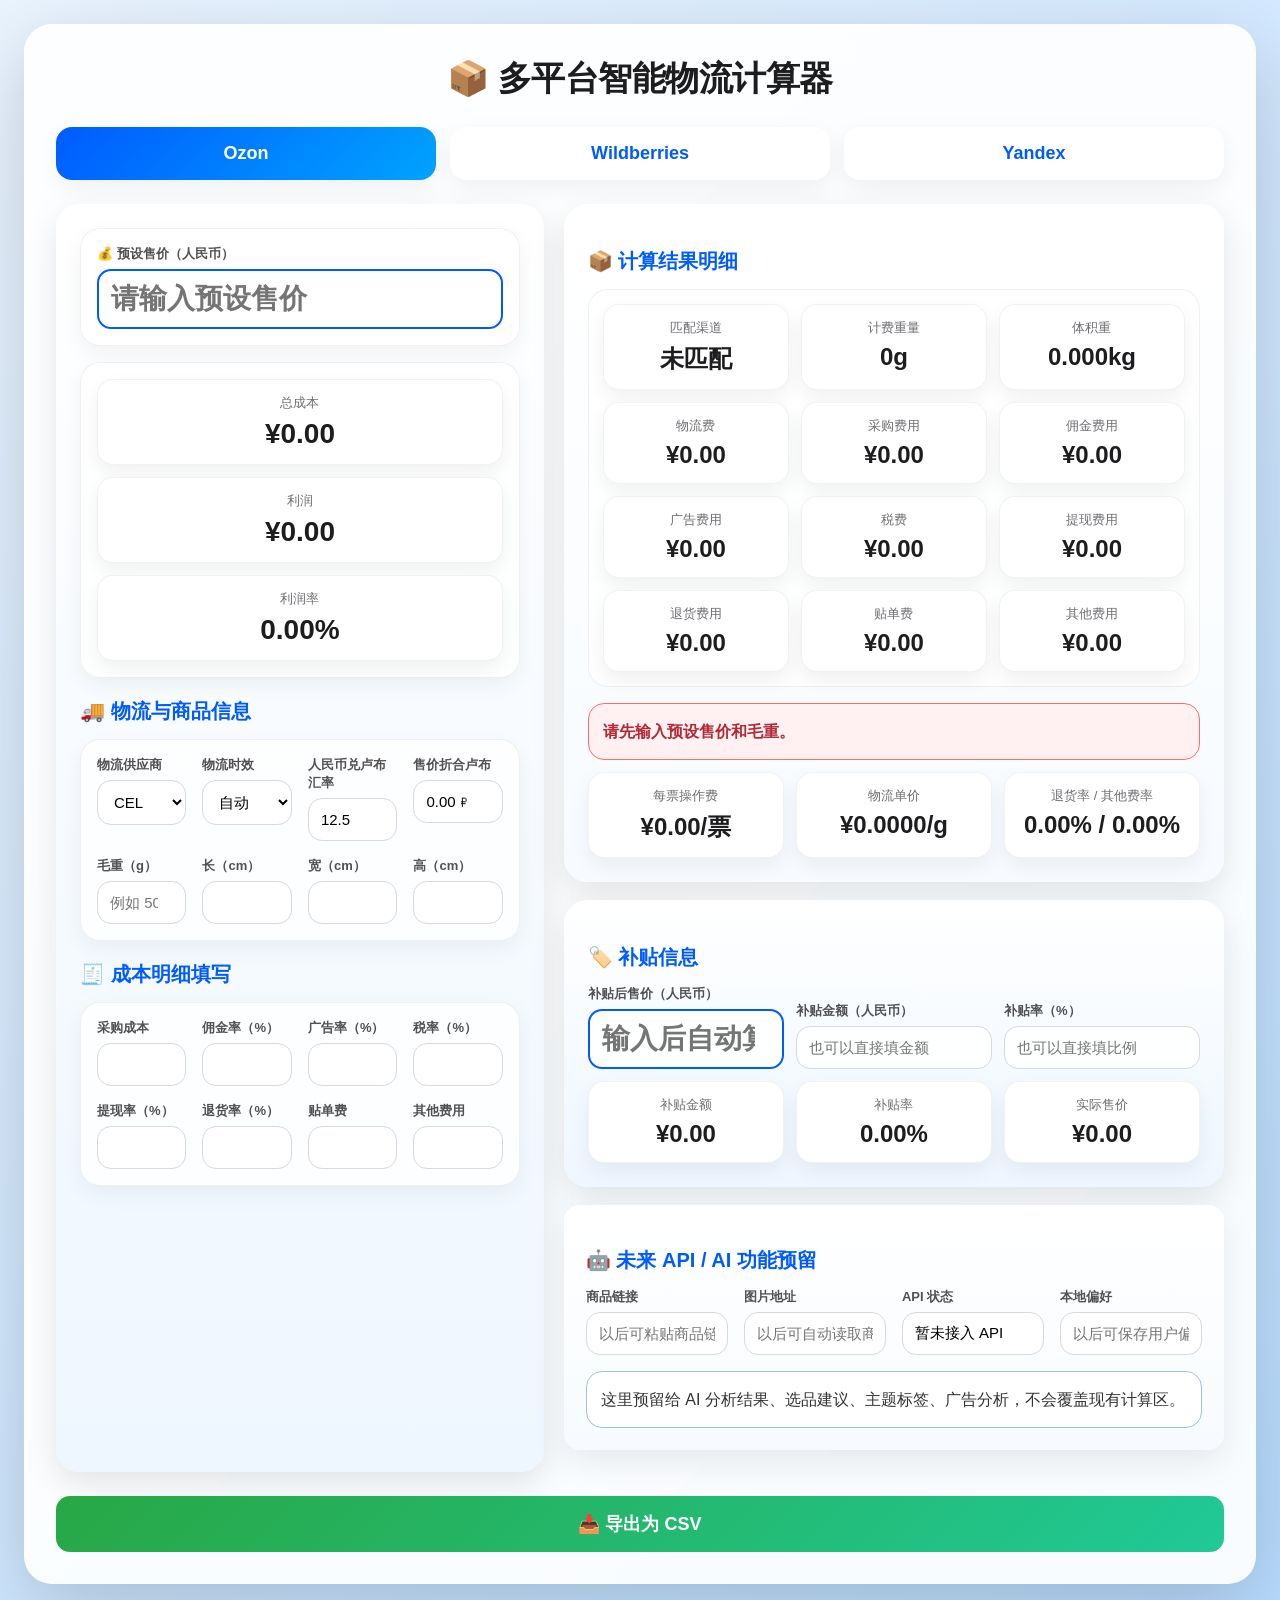
==== commit c30b6ef8: "将退回率文案修正为退货率" ====
--- a/多平台智能物流计算器.html
+++ b/多平台智能物流计算器.html
@@ -55,8 +55,8 @@
 <h1>📦 多平台智能物流计算器</h1>
 <div class="tabs"><button class="tab active" data-platform="Ozon">Ozon</button><button class="tab" data-platform="Wildberries">Wildberries</button><button class="tab" data-platform="Yandex">Yandex</button></div>
 <div class="top">
-<div class="summary"><div class="big"><label>💰 预设售价（人民币）</label><input id="salePrice" type="number" step="0.01" placeholder="请输入预设售价"></div><div class="metrics"><div class="metric"><div class="name">总成本</div><div class="num" id="totalCost">¥0.00</div></div><div class="metric"><div class="name">利润</div><div class="num" id="profit">¥0.00</div></div><div class="metric"><div class="name">利润率</div><div class="num" id="profitRate">0.00%</div></div></div><div class="title">🚚 物流与商品信息</div><div class="grid"><div><label>物流供应商</label><select id="supplier"></select></div><div><label>物流时效</label><select id="service"></select></div><div><label>人民币兑卢布汇率</label><input id="rubRate" type="number" value="12.5" step="0.01"></div><div><label>售价折合卢布</label><input id="rubPrice" readonly></div><div><label>毛重（g）</label><input id="weight" type="number" step="1" placeholder="例如 500"></div><div><label>长（cm）</label><input id="length" type="number" step="0.1"></div><div><label>宽（cm）</label><input id="width" type="number" step="0.1"></div><div><label>高（cm）</label><input id="height" type="number" step="0.1"></div></div><div class="title">🧾 成本明细填写</div><div class="grid"><div><label>采购成本</label><input id="purchaseCost" type="number" step="0.01"></div><div><label>佣金率（%）</label><input id="commissionRate" type="number" step="0.1"></div><div><label>广告率（%）</label><input id="adRate" type="number" step="0.1"></div><div><label>税率（%）</label><input id="taxRate" type="number" step="0.1"></div><div><label>提现率（%）</label><input id="withdrawRate" type="number" step="0.1"></div><div><label>退回率（%）</label><input id="returnRate" type="number" step="0.1"></div><div><label>贴单费</label><input id="labelFee" type="number" step="0.01"></div><div><label>其他费用</label><input id="otherCostInput" type="number" step="0.01"></div></div></div>
-<div><div class="fee-panel"><div class="title">📦 计算结果明细</div><div class="fee-metrics"><div class="metric"><div class="name">匹配渠道</div><div class="num" id="matchedChannel">未匹配</div></div><div class="metric"><div class="name">计费重量</div><div class="num" id="chargeWeight">0g</div></div><div class="metric"><div class="name">体积重</div><div class="num" id="volumeWeightDisplay">0.00kg</div></div><div class="metric"><div class="name">物流费</div><div class="num" id="logisticsCost">¥0.00</div></div><div class="metric"><div class="name">采购费用</div><div class="num" id="purchaseCostDisplay">¥0.00</div></div><div class="metric"><div class="name">佣金费用</div><div class="num" id="commissionCost">¥0.00</div></div><div class="metric"><div class="name">广告费用</div><div class="num" id="adCost">¥0.00</div></div><div class="metric"><div class="name">税费</div><div class="num" id="taxCost">¥0.00</div></div><div class="metric"><div class="name">提现费用</div><div class="num" id="withdrawCost">¥0.00</div></div><div class="metric"><div class="name">退回费用</div><div class="num" id="returnCostDisplay">¥0.00</div></div><div class="metric"><div class="name">贴单费</div><div class="num" id="labelFeeDisplay">¥0.00</div></div><div class="metric"><div class="name">其他费用</div><div class="num" id="otherCostDisplay">¥0.00</div></div></div><div class="notice" id="matchNotice">等待输入商品信息后自动匹配渠道。</div><div class="fee-metrics" style="margin-top:12px"><div class="metric"><div class="name">每票操作费</div><div class="num" id="operationFeeDisplay">¥0.00/票</div></div><div class="metric"><div class="name">物流单价</div><div class="num" id="unitRateDisplay">¥0.0000/g</div></div><div class="metric"><div class="name">退回率 / 其他费率</div><div class="num"><span id="returnRateDisplay">0.00%</span> / <span id="otherRateDisplay">0.00%</span></div></div></div><div class="throw-tip" id="throwTip"></div></div>
+<div class="summary"><div class="big"><label>💰 预设售价（人民币）</label><input id="salePrice" type="number" step="0.01" placeholder="请输入预设售价"></div><div class="metrics"><div class="metric"><div class="name">总成本</div><div class="num" id="totalCost">¥0.00</div></div><div class="metric"><div class="name">利润</div><div class="num" id="profit">¥0.00</div></div><div class="metric"><div class="name">利润率</div><div class="num" id="profitRate">0.00%</div></div></div><div class="title">🚚 物流与商品信息</div><div class="grid"><div><label>物流供应商</label><select id="supplier"></select></div><div><label>物流时效</label><select id="service"></select></div><div><label>人民币兑卢布汇率</label><input id="rubRate" type="number" value="12.5" step="0.01"></div><div><label>售价折合卢布</label><input id="rubPrice" readonly></div><div><label>毛重（g）</label><input id="weight" type="number" step="1" placeholder="例如 500"></div><div><label>长（cm）</label><input id="length" type="number" step="0.1"></div><div><label>宽（cm）</label><input id="width" type="number" step="0.1"></div><div><label>高（cm）</label><input id="height" type="number" step="0.1"></div></div><div class="title">🧾 成本明细填写</div><div class="grid"><div><label>采购成本</label><input id="purchaseCost" type="number" step="0.01"></div><div><label>佣金率（%）</label><input id="commissionRate" type="number" step="0.1"></div><div><label>广告率（%）</label><input id="adRate" type="number" step="0.1"></div><div><label>税率（%）</label><input id="taxRate" type="number" step="0.1"></div><div><label>提现率（%）</label><input id="withdrawRate" type="number" step="0.1"></div><div><label>退货率（%）</label><input id="returnRate" type="number" step="0.1"></div><div><label>贴单费</label><input id="labelFee" type="number" step="0.01"></div><div><label>其他费用</label><input id="otherCostInput" type="number" step="0.01"></div></div></div>
+<div><div class="fee-panel"><div class="title">📦 计算结果明细</div><div class="fee-metrics"><div class="metric"><div class="name">匹配渠道</div><div class="num" id="matchedChannel">未匹配</div></div><div class="metric"><div class="name">计费重量</div><div class="num" id="chargeWeight">0g</div></div><div class="metric"><div class="name">体积重</div><div class="num" id="volumeWeightDisplay">0.00kg</div></div><div class="metric"><div class="name">物流费</div><div class="num" id="logisticsCost">¥0.00</div></div><div class="metric"><div class="name">采购费用</div><div class="num" id="purchaseCostDisplay">¥0.00</div></div><div class="metric"><div class="name">佣金费用</div><div class="num" id="commissionCost">¥0.00</div></div><div class="metric"><div class="name">广告费用</div><div class="num" id="adCost">¥0.00</div></div><div class="metric"><div class="name">税费</div><div class="num" id="taxCost">¥0.00</div></div><div class="metric"><div class="name">提现费用</div><div class="num" id="withdrawCost">¥0.00</div></div><div class="metric"><div class="name">退货费用</div><div class="num" id="returnCostDisplay">¥0.00</div></div><div class="metric"><div class="name">贴单费</div><div class="num" id="labelFeeDisplay">¥0.00</div></div><div class="metric"><div class="name">其他费用</div><div class="num" id="otherCostDisplay">¥0.00</div></div></div><div class="notice" id="matchNotice">等待输入商品信息后自动匹配渠道。</div><div class="fee-metrics" style="margin-top:12px"><div class="metric"><div class="name">每票操作费</div><div class="num" id="operationFeeDisplay">¥0.00/票</div></div><div class="metric"><div class="name">物流单价</div><div class="num" id="unitRateDisplay">¥0.0000/g</div></div><div class="metric"><div class="name">退货率 / 其他费率</div><div class="num"><span id="returnRateDisplay">0.00%</span> / <span id="otherRateDisplay">0.00%</span></div></div></div><div class="throw-tip" id="throwTip"></div></div>
 <div class="subsidy-panel"><div class="title">🏷️ 补贴信息</div><div class="subsidy-metrics"><div class="big"><label>补贴后售价（人民币）</label><input id="subsidySalePrice" type="number" step="0.01" placeholder="输入后自动算补贴"></div><div><label>补贴金额（人民币）</label><input id="subsidyAmountInput" type="number" step="0.01" placeholder="也可以直接填金额"></div><div><label>补贴率（%）</label><input id="subsidyRateInput" type="number" step="0.01" placeholder="也可以直接填比例"></div><div class="metric"><div class="name">补贴金额</div><div class="num" id="subsidyAmountDisplay">¥0.00</div></div><div class="metric"><div class="name">补贴率</div><div class="num" id="subsidyRateDisplay">0.00%</div></div><div class="metric"><div class="name">实际售价</div><div class="num" id="actualSaleDisplay">¥0.00</div></div></div></div><div class="section future-panel"><div class="title">🤖 未来 API / AI 功能预留</div><div class="grid"><div><label>商品链接</label><input id="productUrl" type="url" placeholder="以后可粘贴商品链接抓取信息"></div><div><label>图片地址</label><input id="imageUrl" type="url" placeholder="以后可自动读取商品图片"></div><div><label>API 状态</label><input id="apiStatus" readonly value="暂未接入 API"></div><div><label>本地偏好</label><input id="localPreference" placeholder="以后可保存用户偏好"></div></div><div class="notice" id="aiResultBox">这里预留给 AI 分析结果、选品建议、主题标签、广告分析，不会覆盖现有计算区。</div></div></div>
 </div>
 <button class="export" onclick="exportToCSV()">📥 导出为 CSV</button>
@@ -95,7 +95,7 @@
 if(r){setText('matchedChannel',r.c);setText('chargeWeight',(r.cg/1000).toFixed(3)+'kg');setText('volumeWeightDisplay',r.vol.toFixed(3)+'kg');setText('operationFeeDisplay',m(r.op)+'/票');setText('unitRateDisplay',r.unitText);document.getElementById('matchNotice').classList.remove('danger');document.getElementById('matchNotice').innerHTML=`已匹配：<b>${r.s} - ${r.c}</b>，时效：<b>${r.d}</b>，尺寸限制：三边和≤${r.sum}cm，最长边≤${r.side}cm。物流单价费用：<b>${m(r.unitFee)}</b>，每票操作费：<b>${m(r.op)}</b>。`;if(r.needThrow){throwTip.style.display='block';throwTip.innerHTML=`⚠️ 此产品需计抛，体积重为 ${r.vol.toFixed(3)} kg，已按体积重计算物流费用。`}else{throwTip.style.display='none';throwTip.innerHTML=''}}
 else{setText('matchedChannel','未匹配');setText('chargeWeight','0g');setText('volumeWeightDisplay',volumeKg(v('length'),v('width'),v('height')).toFixed(3)+'kg');setText('operationFeeDisplay','¥0.00/票');setText('unitRateDisplay','¥0.0000/g');document.getElementById('matchNotice').classList.add('danger');document.getElementById('matchNotice').textContent=failReason();throwTip.style.display='none';throwTip.innerHTML=''}
 }
-function exportToCSV(){const data={'平台':platform,'供应商':supplier.value,'时效':service.value,'预设售价':v('salePrice'),'卢布售价':rubPrice.value,'补贴后售价':v('subsidySalePrice'),'补贴金额':subsidyAmountDisplay.textContent,'补贴率':subsidyRateDisplay.textContent,'匹配渠道':matchedChannel.textContent,'计费重量':chargeWeight.textContent,'体积重':volumeWeightDisplay.textContent,'渠道操作费':operationFeeDisplay.textContent,'物流单价':unitRateDisplay.textContent,'物流费用':logisticsCost.textContent,'退回率':returnRateDisplay.textContent,'退回费用':returnCostDisplay.textContent,'总成本':totalCost.textContent,'利润':profit.textContent,'利润率':profitRate.textContent};let csv='data:text/csv;charset=utf-8,\uFEFF'+Object.keys(data).join(',')+'\n'+Object.values(data).join(',')+'\n';const a=document.createElement('a');a.href=encodeURI(csv);a.download='多平台物流利润计算表_'+new Date().toLocaleDateString()+'.csv';document.body.appendChild(a);a.click();a.remove()}
+function exportToCSV(){const data={'平台':platform,'供应商':supplier.value,'时效':service.value,'预设售价':v('salePrice'),'卢布售价':rubPrice.value,'补贴后售价':v('subsidySalePrice'),'补贴金额':subsidyAmountDisplay.textContent,'补贴率':subsidyRateDisplay.textContent,'匹配渠道':matchedChannel.textContent,'计费重量':chargeWeight.textContent,'体积重':volumeWeightDisplay.textContent,'渠道操作费':operationFeeDisplay.textContent,'物流单价':unitRateDisplay.textContent,'物流费用':logisticsCost.textContent,'退货率':returnRateDisplay.textContent,'退货费用':returnCostDisplay.textContent,'总成本':totalCost.textContent,'利润':profit.textContent,'利润率':profitRate.textContent};let csv='data:text/csv;charset=utf-8,\uFEFF'+Object.keys(data).join(',')+'\n'+Object.values(data).join(',')+'\n';const a=document.createElement('a');a.href=encodeURI(csv);a.download='多平台物流利润计算表_'+new Date().toLocaleDateString()+'.csv';document.body.appendChild(a);a.click();a.remove()}
 document.querySelectorAll('.tab').forEach(b=>b.onclick=()=>{platform=b.dataset.platform;document.querySelectorAll('.tab').forEach(x=>x.classList.toggle('active',x===b));applyTheme();fillSuppliers();calc()});supplier.onchange=()=>{fillServices();calc()};service.onchange=calc;document.querySelectorAll('input,select').forEach(e=>{e.addEventListener('input',()=>{if(['subsidySalePrice','subsidyAmountInput','subsidyRateInput'].includes(e.id))lastSubsidyField=e.id;calc()});e.addEventListener('change',()=>{if(['subsidySalePrice','subsidyAmountInput','subsidyRateInput'].includes(e.id))lastSubsidyField=e.id;calc()})});applyTheme();fillSuppliers();calc();
 </script>
 </body>
